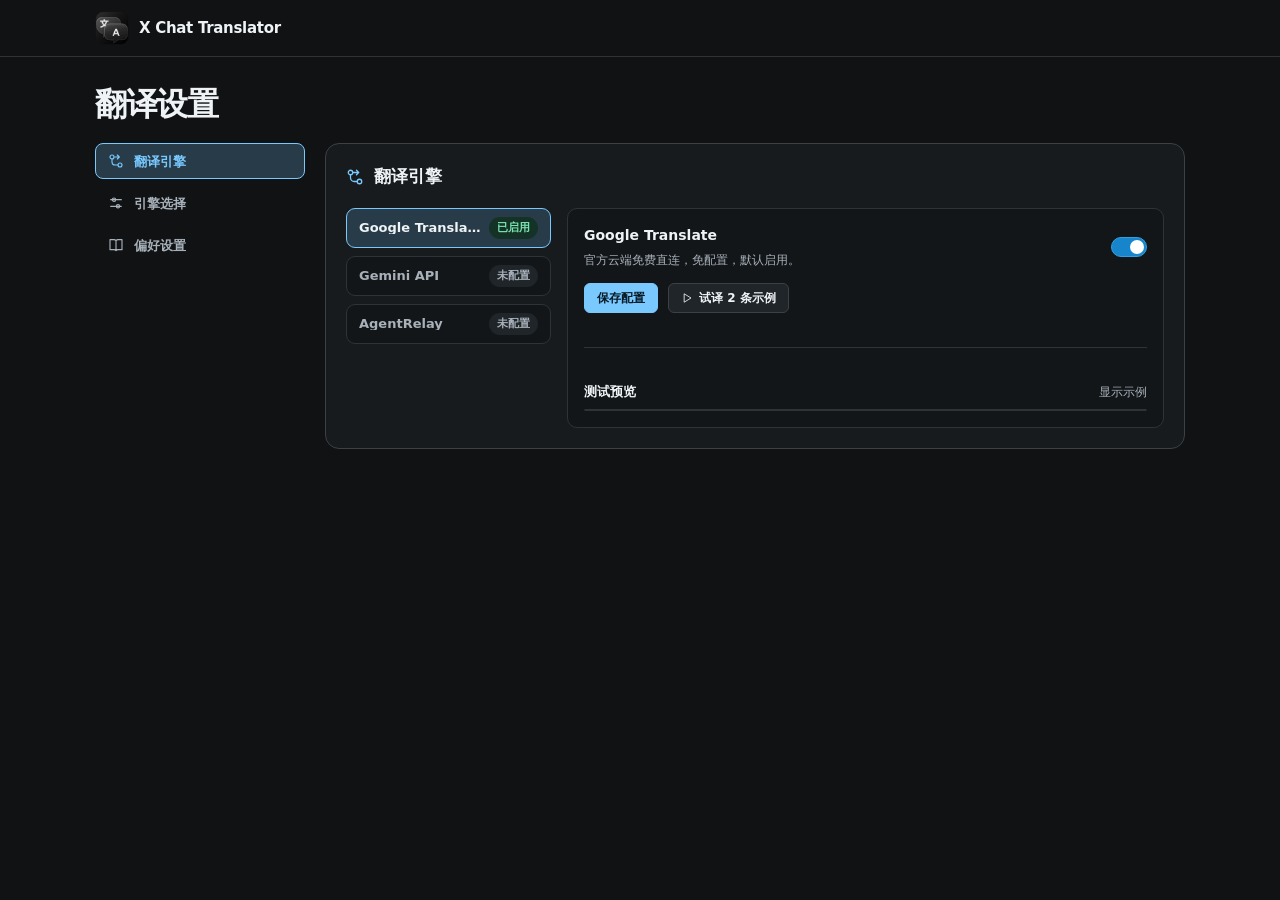
==== options.html @ 7577fd37 "feat: release 1.7.1 with multi-engine routing, Gemini BYOK, LanguageDetector, and compact UI" ====
<!doctype html>
<html lang="zh-CN">
<head>
<meta charset="utf-8"><meta name="viewport" content="width=device-width,initial-scale=1">
<meta name="theme-color" content="#101214"><title>翻译设置 · X Chat Translator</title>
<link rel="stylesheet" href="options.css"><script src="i18n.js" defer></script><script src="relay-client.js" defer></script><script src="options.js" defer></script>
</head>
<body>
<svg class="symbols" xmlns="http://www.w3.org/2000/svg" aria-hidden="true"><defs>
<symbol id="book" viewBox="0 0 24 24"><path d="M3 4h6a4 4 0 0 1 3 1.5A4 4 0 0 1 15 4h6v15h-6a4 4 0 0 0-3 1.5A4 4 0 0 0 9 19H3zM12 6v14"/></symbol>
<symbol id="route" viewBox="0 0 24 24"><circle cx="6" cy="6" r="3"/><circle cx="18" cy="18" r="3"/><path d="M6 9v4a5 5 0 0 0 5 5h4M10 6h7m-3-3 3 3-3 3"/></symbol>
<symbol id="sliders" viewBox="0 0 24 24"><path d="M4 7h16M4 17h16"/><circle cx="9" cy="7" r="2.5"/><circle cx="15" cy="17" r="2.5"/></symbol>
<symbol id="play" viewBox="0 0 24 24"><path d="m7 4 13 8-13 8z"/></symbol>
<symbol id="refresh-icon" viewBox="0 0 24 24"><path d="M20 7a9 9 0 1 0 1 8M20 2v6h-6"/></symbol>
</defs></svg>
<header class="bar"><div class="bar-inner"><div class="brand"><img src="icons/icon-48.png" alt="" width="34" height="34"> X Chat Translator</div></div></header>
<main inert><h1 data-i18n="optsTitle">翻译设置</h1>
<div class="shell">
<nav class="sidebar" aria-label="Settings sections">
<button type="button" class="nav-item" data-tab="providers" aria-selected="true"><svg aria-hidden="true"><use href="#route"/></svg><span data-i18n="navProviders">翻译引擎</span></button>
<button type="button" class="nav-item" data-tab="scenes" aria-selected="false"><svg aria-hidden="true"><use href="#sliders"/></svg><span data-i18n="navScenes">引擎选择</span></button>
<button type="button" class="nav-item" data-tab="preferences" aria-selected="false"><svg aria-hidden="true"><use href="#book"/></svg><span data-i18n="navPreferences">偏好设置</span></button>
</nav>

<div class="workspace">
<section class="panel tab-panel" id="tab-providers" aria-labelledby="providers-title">
<h2 id="providers-title"><svg aria-hidden="true"><use href="#route"/></svg><span data-i18n="navProviders">翻译引擎</span></h2>

<div class="provider-split">
<div class="provider-list" role="tablist" aria-label="Translation providers">
<button type="button" class="provider-item" data-provider="google" aria-selected="true"><strong>Google Translate</strong><span class="badge ready" data-i18n="statusEnabled">已启用</span></button>
<button type="button" class="provider-item" data-provider="gemini" aria-selected="false"><strong>Gemini API</strong><span class="badge" id="gemini-badge" data-i18n="statusUnconfigured">未配置</span></button>
<button type="button" class="provider-item" data-provider="relay" aria-selected="false"><strong>AgentRelay</strong><span class="badge" id="relay-badge" data-i18n="statusUnconfigured">未配置</span></button>
</div>

<div class="provider-detail">
<div class="provider-pane" id="pane-google">
<div class="provider-head"><div><strong>Google Translate</strong><p class="hint" data-i18n="googleDesc">官方云端免费直连，免配置，默认启用。</p></div><input id="google-enabled" class="switch" type="checkbox" checked role="switch" aria-label="Google Translate"></div>
</div>

<div class="provider-pane" id="pane-gemini" hidden>
<div class="provider-head"><div><strong>Gemini API</strong><p class="hint" data-i18n="geminiKeyHint">密钥仅保存在此浏览器，可在 Google AI Studio 免费申请。</p></div><input id="gemini-enabled" class="switch" type="checkbox" role="switch" aria-label="Gemini API"></div>
<div id="gemini-config">
<label for="gemini-key" data-i18n="geminiApiKey">Gemini API Key</label>
<div class="key-row"><input type="password" id="gemini-key" autocomplete="off" spellcheck="false" placeholder="AQ... / AIza..."><button type="button" id="gemini-get-key" data-i18n="geminiGetKey">获取 Key</button><button type="button" id="gemini-test" data-i18n="geminiTest">测试</button></div>
<label for="gemini-model" data-i18n="geminiModel">Gemini 模型</label>
<select id="gemini-model">
<option value="gemini-flash-lite-latest">gemini-flash-lite-latest</option>
<option value="gemini-flash-latest">gemini-flash-latest</option>
<option value="gemini-3.8-flash">gemini-3.8-flash</option>
<option value="gemini-3.5-flash-lite">gemini-3.5-flash-lite</option>
</select>
</div>
</div>

<div class="provider-pane" id="pane-relay" hidden>
<div class="provider-head"><div><strong>AgentRelay</strong><p class="hint" data-i18n="relayDesc">连接本机 AI 客户端，支持一键自动检测安装并交换令牌。</p></div><div class="provider-actions"><button type="button" id="relay-auto" data-i18n="relayAutoEnable">一键启用</button><input id="relay-enabled" class="switch" type="checkbox" role="switch" aria-label="AgentRelay"></div></div>
<div id="binding">
<label for="address" data-i18n="localAddress">本地服务地址</label><input type="url" spellcheck="false" autocomplete="off" name="address" id="address" value="http://127.0.0.1:8787">
<label for="token" data-i18n="accessToken">访问令牌</label><input type="password" id="token" autocomplete="off" name="access-token" aria-describedby="token-hint"><p class="hint" id="token-hint" data-i18n="localToken">令牌仅保存在此浏览器。</p>
<div class="pair"><div><label for="provider" data-i18n="aiProvider">AI 引擎</label><select id="provider"></select></div>
<div><label for="session" data-i18n="existingSession">已有会话</label><div class="session"><select id="session"></select>
<button type="button" class="icon-btn" id="refresh" data-i18n-aria-label="refreshSessions" aria-label="检测连接并刷新会话"><svg aria-hidden="true"><use href="#refresh-icon"/></svg><span class="tip" aria-hidden="true" data-i18n="refreshSessions">检测连接并刷新会话</span></button></div></div></div>
</div>
</div>

<div class="actions">
<button type="button" class="primary" id="save" data-i18n="saveEngine">保存配置</button>
<button type="button" id="trial"><svg aria-hidden="true"><use href="#play"/></svg><span data-i18n="trialPosts">试译 2 条示例</span></button>
</div>
<p role="status" id="feedback"></p>

<div class="preview-block">
<div class="preview-heading"><h3 data-i18n="testPreview">测试预览</h3><span id="preview-caption" data-i18n="sample">显示示例</span></div>
<div class="feed" id="feed"></div>
</div>
</div>
</div>
</section>

<section class="panel tab-panel" id="tab-scenes" aria-labelledby="scenes-title" hidden>
<h2 id="scenes-title"><svg aria-hidden="true"><use href="#sliders"/></svg><span data-i18n="navScenes">引擎选择</span></h2>
<p class="hint scenes-intro" data-i18n="multiEngineScope">各场景将独立使用各自所选的翻译引擎。</p>
<div class="scene-list">
<div class="scene-row"><div><label for="engine" data-i18n="postEngineLabel">帖子翻译</label><p class="hint" data-i18n="postSceneHint">X 首页、详情页与时间线推文</p></div><select id="engine"><option value="google">Google Translate</option><option value="gemini">Gemini API</option><option value="relay">AgentRelay</option></select></div>
<div class="scene-row"><div><label for="engine-reply" data-i18n="replyEngineLabel">评论翻译</label><p class="hint" data-i18n="replySceneHint">发评输入框实时预览与拦截发送</p></div><select id="engine-reply"><option value="google">Google Translate</option><option value="gemini">Gemini API</option><option value="relay">AgentRelay</option></select></div>
<div class="scene-row"><div><label for="engine-chat-incoming" data-i18n="chatIncomingEngineLabel">私信收到</label><p class="hint" data-i18n="chatInSceneHint">X Chat 收到的对方私信消息</p></div><select id="engine-chat-incoming"><option value="google">Google Translate</option><option value="gemini">Gemini API</option><option value="relay">AgentRelay</option></select></div>
<div class="scene-row"><div><label for="engine-chat-outgoing" data-i18n="chatOutgoingEngineLabel">私信发送</label><p class="hint" data-i18n="chatOutSceneHint">X Chat 输入框发送前译文预览</p></div><select id="engine-chat-outgoing"><option value="google">Google Translate</option><option value="gemini">Gemini API</option><option value="relay">AgentRelay</option></select></div>
</div>
<div class="actions"><button type="button" class="primary" id="save-scenes" data-i18n="saveScenes">保存场景分配</button></div>
<p role="status" id="scenes-feedback"></p>
</section>

<section class="panel tab-panel" id="tab-preferences" aria-labelledby="read-title" hidden>
<h2 id="read-title"><svg aria-hidden="true"><use href="#book"/></svg><span data-i18n="navPreferences">偏好设置</span></h2>
<label class="toggle-row"><span data-i18n="autoPosts">自动翻译可见帖子</span><input id="enabled" type="checkbox" checked role="switch"></label>
<label for="language" data-i18n="readLang">我的阅读语言</label>
<select id="language"></select>
<fieldset><legend data-i18n="displayMode">帖子显示方式</legend><div class="segments">
<label><input type="radio" name="mode" value="both" checked><span data-i18n="bilingual">双语对照</span></label>
<label><input type="radio" name="mode" value="replace"><span data-i18n="replaceMode">原位替换</span></label>
</div></fieldset>
<fieldset><legend data-i18n="themeSetting">外观主题</legend><div class="segments">
<label><input type="radio" name="theme" value="auto" checked><span data-i18n="themeAuto">跟随默认</span></label>
<label><input type="radio" name="theme" value="light"><span data-i18n="themeLight">白天</span></label>
<label><input type="radio" name="theme" value="dark"><span data-i18n="themeDark">黑夜</span></label>
</div></fieldset>
<p class="hint reading-note" data-i18n="sharedLang">阅读语言也用于收到的私信。</p>
</section>
</div>
</div>
</main>
<dialog id="relay-guide" class="guide-dialog" aria-labelledby="guide-title">
<h2 id="guide-title"></h2>
<p id="guide-desc"></p>
<div class="guide-actions">
<button type="button" class="primary" id="guide-retry" data-i18n="relayGuideRetry">重新检测</button>
<button type="button" id="guide-learn" data-i18n="relayGuideLearnMore">了解与下载 AgentRelay</button>
<button type="button" id="guide-close" data-i18n="close">关闭</button>
</div>
</dialog>
</body></html>
---- options.css ----
* { box-sizing: border-box; }
:root {
  color-scheme: dark;
  --bg: #101214;
  --panel: #181b1e;
  --card: #131619;
  --field: #101316;
  --line: #3c4146;
  --border-soft: #2e3338;
  --btn-bg: #20252a;
  --btn-hover: #333b43;
  --seg-active: #283b48;
  --seg-text: #b9e4ff;
  --muted: #a8b1ba;
  --blue: #79c9ff;
  --text: #eff3f5;
  --translation: #a9ddff;
  font: 14px/1.5 system-ui, "Microsoft YaHei", sans-serif;
  color: var(--text);
  background: var(--bg);
}
:root[data-theme="light"] {
  color-scheme: light;
  --bg: #f7f9fb;
  --panel: #ffffff;
  --card: #f8fafc;
  --field: #ffffff;
  --line: #cfd9de;
  --border-soft: #e2e8f0;
  --btn-bg: #f1f5f9;
  --btn-hover: #e2e8f0;
  --seg-active: #e0f2fe;
  --seg-text: #0369a1;
  --muted: #536471;
  --blue: #006db3;
  --text: #0f1419;
  --translation: #0369a1;
}
body { margin: 0; }
.symbols { position: absolute; width: 0; height: 0; }
.bar { border-bottom: 1px solid var(--border-soft); }
.bar-inner, main { width: min(calc(100% - 72px), 1090px); margin: auto; }
.bar-inner, .brand, .toggle-row, .preview-heading, .actions, .session, h2, button { display: flex; align-items: center; }
.bar-inner { height: 56px; justify-content: space-between; }
.brand { gap: 10px; font-size: 15px; font-weight: 650; letter-spacing: -.02em; }
.hint, .preview-heading span, .byline { color: var(--muted); font-size: 12px; }
main { padding: 28px 0 32px; }
h1 { font-size: clamp(26px, 2.5vw, 34px); letter-spacing: -.045em; line-height: 1.2; margin: 0 0 20px; }
.shell { display: flex; align-items: flex-start; }
.sidebar { width: 210px; flex: none; margin-right: 20px; display: flex; flex-direction: column; }
.nav-item { display: flex; align-items: center; width: 100%; height: 36px; padding: 0 12px; margin-bottom: 6px; border: 1px solid transparent; border-radius: 8px; background: transparent; color: var(--muted); font: 600 13px/1 system-ui, "Microsoft YaHei", sans-serif; cursor: pointer; text-align: left; }
.nav-item svg { margin-right: 10px; }
.nav-item:hover { background: var(--panel); color: var(--text); }
.nav-item[aria-selected="true"] { background: var(--seg-active); border-color: var(--blue); color: var(--blue); }
.workspace { flex: 1; min-width: 0; }
.panel { min-width: 0; padding: 20px; border: 1px solid var(--line); border-radius: 14px; background: var(--panel); }
.provider-split { display: flex; align-items: flex-start; }
.provider-list { width: 205px; flex: none; margin-right: 16px; display: flex; flex-direction: column; }
.provider-item { display: flex; align-items: center; justify-content: space-between; width: 100%; height: 40px; padding: 0 12px; margin-bottom: 8px; border: 1px solid var(--border-soft); border-radius: 9px; background: var(--card); color: var(--muted); font: 600 13px/1 system-ui, "Microsoft YaHei", sans-serif; cursor: pointer; text-align: left; }
.provider-item:hover { background: var(--btn-bg); color: var(--text); }
.provider-item[aria-selected="true"] { background: var(--seg-active); border-color: var(--blue); color: var(--text); }
.provider-item strong { font-size: 13px; white-space: nowrap; overflow: hidden; text-overflow: ellipsis; margin-right: 8px; }
.provider-detail { flex: 1; min-width: 0; border: 1px solid var(--border-soft); border-radius: 10px; padding: 16px; background: var(--card); }
.provider-head { display: flex; align-items: center; justify-content: space-between; margin-bottom: 12px; }
.provider-head > div { min-width: 0; margin-right: 12px; }
.provider-head strong { font-size: 14px; }
.badge { display: inline-flex; align-items: center; height: 22px; padding: 0 8px; border-radius: 999px; font-size: 11px; font-weight: 600; background: var(--btn-bg); color: var(--muted); white-space: nowrap; flex: none; }
.badge.ready { background: #143326; color: #7ae5b1; }
:root[data-theme="light"] .badge.ready { background: #dcfce7; color: #166534; }
.scenes-intro { margin: 0 0 14px; }
.scene-list { border: 1px solid var(--border-soft); border-radius: 10px; background: var(--card); }
.scene-row { display: flex; align-items: center; justify-content: space-between; padding: 12px 14px; }
.scene-row + .scene-row { border-top: 1px solid var(--border-soft); }
.scene-row > div { min-width: 0; margin-right: 14px; }
.scene-row label[for] { margin: 0; font-size: 13px; }
.scene-row select { width: 190px; flex: none; }
.preview-block { margin-top: 18px; padding-top: 16px; border-top: 1px solid #2e3338; }
h2 { margin: 0 0 18px; font-size: 17px; gap: 10px; font-weight: 650; }
svg:not(.symbols) { width: 16px; height: 16px; fill: none; stroke: currentColor; stroke-width: 1.7; stroke-linecap: round; stroke-linejoin: round; flex: none; }
h2 svg { color: var(--blue); width: 18px!important; height: 18px!important; }
label, legend { display: block; font-weight: 550; font-size: 12px; }
label[for], legend { margin: 0 0 6px; }
.toggle-row { justify-content: space-between; gap: 10px; margin: 0 0 14px; min-height: 30px; cursor: pointer; font-size: 12px; }
.switch, #enabled { appearance: none; margin: 0; width: 36px; height: 20px; flex: none; border: 1px solid #85909a; border-radius: 20px; background: #434951; cursor: pointer; }
.switch::before, #enabled::before { content: ""; display: block; width: 14px; height: 14px; margin: 2px; border-radius: 50%; background: white; }
.switch:checked, #enabled:checked { background: #1785cc; border-color: #329fe6; }
.switch:checked::before, #enabled:checked::before { transform: translateX(16px); }
.provider-actions { display: flex; align-items: center; flex: none; }
.provider-actions > *:not(:last-child) { margin-right: 10px; }

/* 普通单行输入框、下拉框统一 30px 高度、12px 字体 */
input:not([type=checkbox],[type=radio]), select {
  display: block;
  width: 100%;
  height: 30px;
  min-height: 30px;
  max-height: 30px;
  box-sizing: border-box;
  padding: 0 10px;
  border: 1px solid var(--line);
  border-radius: 6px;
  background-color: var(--field);
  color: inherit;
  font-family: inherit;
  font-size: 12px;
  line-height: 28px;
}

/* 下拉选择框：自定义倒三角，距右侧严格 10px，文本右内边距 28px 防止覆盖 */
select {
  appearance: none;
  -webkit-appearance: none;
  background-image: url("data:image/svg+xml,%3Csvg xmlns='http://www.w3.org/2000/svg' viewBox='0 0 10 6'%3E%3Cpath fill='%238b98a5' d='M0 0h10L5 6z'/%3E%3C/svg%3E"); background-repeat: no-repeat; background-origin: border-box; background-position: right 10px center; background-size: 10px 6px;
  padding-inline-end: 28px;
  cursor: pointer;
}

select:dir(rtl) { background-position: left 10px center; }
@media (forced-colors: active) { select { appearance: auto; background-image: none; padding-inline-end: 10px; } }

#address { font: 12px/28px Consolas, monospace; }

/* 普通按钮统一 30px 高度、12px 字体、不换行 */
button:not(.original):not(.nav-item):not(.provider-item) {
  display: inline-flex;
  align-items: center;
  justify-content: center;
  height: 30px;
  min-height: 30px;
  max-height: 30px;
  box-sizing: border-box;
  padding: 0 12px;
  cursor: pointer;
  border-radius: 6px;
  border: 1px solid var(--line);
  color: inherit;
  background: var(--btn-bg);
  line-height: 28px;
  font-family: inherit;
  font-size: 12px;
  font-weight: 600;
  white-space: nowrap;
}
button:not(.original):not(.nav-item):not(.provider-item):hover { background: var(--btn-hover); }
button:disabled, select:disabled { opacity: .55; cursor: default; }
.primary { color: #071b27!important; background: var(--blue)!important; border-color: var(--blue)!important; }
:root[data-theme="light"] .primary { color: #ffffff!important; }
.primary:hover { opacity: .9; }
:focus-visible, .segments input:focus-visible + span { outline: 2px solid var(--blue); outline-offset: 2px; }

fieldset { margin: 14px 0 0; padding: 0; border: 0; min-width: 0; }
.segments { display: flex; height: 30px; box-sizing: border-box; background: var(--field); border: 1px solid var(--line); border-radius: 6px; padding: 2px; }
.segments label { flex: 1; cursor: pointer; position: relative; text-align: center; margin: 0; line-height: 24px; font-size: 12px; }
.segments input { position: absolute; opacity: 0; width: 1px; height: 1px; }
.segments span { display: block; height: 100%; border-radius: 4px; color: var(--muted); line-height: 24px; }
.segments input:checked + span { background: var(--seg-active); color: var(--seg-text); font-weight: 600; }

.preview-heading { margin: 18px 0 8px; justify-content: space-between; }
h3 { font-size: 13px; margin: 0; font-weight: 600; }
.feed { background: var(--field); border: 1px solid var(--border-soft); border-radius: 8px; }
article { padding: 10px 12px; }
article + article { border-top: 1px solid var(--border-soft); }
.byline { margin: 0 0 3px; font-weight: 600; }
.source, .translation { margin: 0; overflow-wrap: anywhere; font-size: 13px; }
.translation { color: var(--translation); }
.original { background: transparent; padding: 0; color: var(--blue); min-height: 26px; border: 0; font-size: 12px; cursor: pointer; }
.hint { margin: 5px 0 0; }
.reading-note { margin-top: 12px; }

#binding > label, #gemini-config > label, .pair { margin-top: 12px; }
.engines-grid { margin-top: 0; }
.key-row { display: flex; align-items: center; }
.key-row input { flex: 1; min-width: 0; margin-right: 10px; }
.key-row button { flex: none; }
.key-row button:not(:last-child) { margin-right: 10px; }
.pair { display: grid; grid-template-columns: 1fr 1fr; gap: 10px; }
#binding .pair { grid-template-columns: .82fr 1.18fr; }
.pair > div, .session select { min-width: 0; }

/* 会话行：下拉框与刷新按钮之间水平间距严格 10px */
.session { display: flex; align-items: center; }
.session select { flex: 1; margin-right: 10px; }
.icon-btn {
  width: 30px;
  height: 30px;
  min-height: 30px;
  max-height: 30px;
  box-sizing: border-box;
  padding: 0;
  flex: none;
  position: relative;
}
.icon-btn svg { width: 14px; height: 14px; }
.tip { display: none; position: absolute; right: 0; bottom: calc(100% + 5px); padding: 4px 7px; white-space: nowrap; border-radius: 4px; background: #e5eef4; color: #172128; font-size: 11px; z-index: 10; }
.icon-btn:is(:hover,:focus-visible) .tip { display: block; }

.scope { margin: 16px 0 0; color: var(--muted); font-size: 12px; }

/* 操作按钮行：相邻控件明确使用 margin-right: 10px，末项为 0 */
.actions { display: flex; align-items: center; flex-wrap: wrap; margin-top: 14px; }
.actions > *:not(:last-child) { margin-right: 10px; }
.actions select { width: auto; min-width: 150px; }
.actions button:not(:last-child) { margin-right: 10px; }
.actions button svg { width: 12px; height: 12px; margin-right: 6px; }

#feedback, #scenes-feedback { font-size: 12px; color: var(--blue); margin: 8px 0 0; min-height: 16px; }
#feedback:empty, #scenes-feedback:empty { margin: 0; }
#feedback.error, #scenes-feedback.error { color: #ffb8aa; }
.guide-dialog { padding: 20px; border: 1px solid #3c4146; border-radius: 14px; background: var(--panel); color: inherit; width: min(calc(100% - 32px), 440px); box-shadow: 0 18px 48px rgba(0,0,0,.55); }
.guide-dialog::backdrop { background: rgba(0,0,0,.62); }
.guide-dialog h2 { margin: 0 0 10px; font-size: 16px; }
.guide-dialog p { margin: 0 0 16px; font-size: 13px; color: var(--muted); line-height: 1.55; }
.guide-actions { display: flex; align-items: center; flex-wrap: wrap; }
.guide-actions button:not(:last-child) { margin-right: 10px; }
[hidden] { display: none!important; }

@media(max-width:820px) {
  .shell, .provider-split { flex-direction: column; }
  .sidebar, .provider-list { width: 100%; margin-right: 0; margin-bottom: 10px; flex-direction: row; flex-wrap: wrap; }
  .nav-item, .provider-item { width: auto; flex: none; margin-bottom: 6px; margin-right: 8px; }
  .workspace, .provider-detail { width: 100%; }
  .bar-inner, main { width: min(calc(100% - 32px), 640px); }
  main { padding-top: 20px; }
  .panel { padding: 16px; }
}
@media(max-width:480px) {
  .scene-row { flex-direction: column; align-items: stretch; }
  .scene-row > div { margin-right: 0; margin-bottom: 8px; }
  .scene-row select { width: 100%; }
  .pair, #binding .pair { grid-template-columns: 1fr; }
  .panel { padding: 12px; }
  .bar-inner { height: 48px; }
}
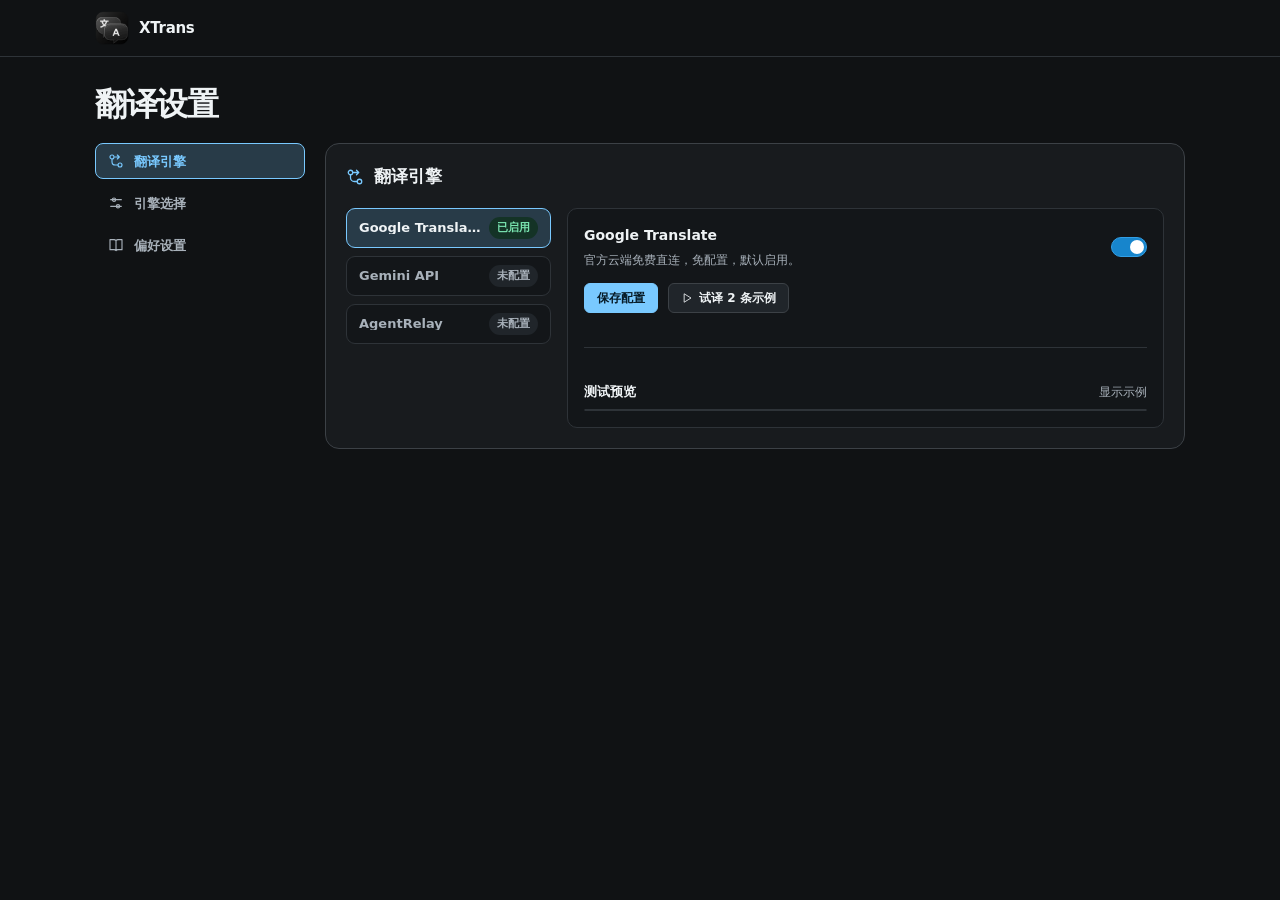
==== commit 1d7e4515: "feat: release XTrans 1.8.0 with lazy article blocks and quote previews" ====
--- a/options.html
+++ b/options.html
@@ -2,7 +2,7 @@
 <html lang="zh-CN">
 <head>
 <meta charset="utf-8"><meta name="viewport" content="width=device-width,initial-scale=1">
-<meta name="theme-color" content="#101214"><title>翻译设置 · X Chat Translator</title>
+<meta name="theme-color" content="#101214"><title>翻译设置 · XTrans</title>
 <link rel="stylesheet" href="options.css"><script src="i18n.js" defer></script><script src="relay-client.js" defer></script><script src="options.js" defer></script>
 </head>
 <body>
@@ -13,7 +13,7 @@
 <symbol id="play" viewBox="0 0 24 24"><path d="m7 4 13 8-13 8z"/></symbol>
 <symbol id="refresh-icon" viewBox="0 0 24 24"><path d="M20 7a9 9 0 1 0 1 8M20 2v6h-6"/></symbol>
 </defs></svg>
-<header class="bar"><div class="bar-inner"><div class="brand"><img src="icons/icon-48.png" alt="" width="34" height="34"> X Chat Translator</div></div></header>
+<header class="bar"><div class="bar-inner"><div class="brand"><img src="icons/icon-48.png" alt="" width="34" height="34"> XTrans</div></div></header>
 <main inert><h1 data-i18n="optsTitle">翻译设置</h1>
 <div class="shell">
 <nav class="sidebar" aria-label="Settings sections">
@@ -83,6 +83,7 @@
 <p class="hint scenes-intro" data-i18n="multiEngineScope">各场景将独立使用各自所选的翻译引擎。</p>
 <div class="scene-list">
 <div class="scene-row"><div><label for="engine" data-i18n="postEngineLabel">帖子翻译</label><p class="hint" data-i18n="postSceneHint">X 首页、详情页与时间线推文</p></div><select id="engine"><option value="google">Google Translate</option><option value="gemini">Gemini API</option><option value="relay">AgentRelay</option></select></div>
+<div class="scene-row"><div><label for="engine-article" data-i18n="articleEngineLabel">文章翻译</label><p class="hint" data-i18n="articleSceneHint">仅文章详情，按滚动到的正文块翻译并缓存</p></div><select id="engine-article"><option value="google">Google Translate</option><option value="gemini">Gemini API</option><option value="relay">AgentRelay</option></select></div>
 <div class="scene-row"><div><label for="engine-reply" data-i18n="replyEngineLabel">评论翻译</label><p class="hint" data-i18n="replySceneHint">发评输入框实时预览与拦截发送</p></div><select id="engine-reply"><option value="google">Google Translate</option><option value="gemini">Gemini API</option><option value="relay">AgentRelay</option></select></div>
 <div class="scene-row"><div><label for="engine-chat-incoming" data-i18n="chatIncomingEngineLabel">私信收到</label><p class="hint" data-i18n="chatInSceneHint">X Chat 收到的对方私信消息</p></div><select id="engine-chat-incoming"><option value="google">Google Translate</option><option value="gemini">Gemini API</option><option value="relay">AgentRelay</option></select></div>
 <div class="scene-row"><div><label for="engine-chat-outgoing" data-i18n="chatOutgoingEngineLabel">私信发送</label><p class="hint" data-i18n="chatOutSceneHint">X Chat 输入框发送前译文预览</p></div><select id="engine-chat-outgoing"><option value="google">Google Translate</option><option value="gemini">Gemini API</option><option value="relay">AgentRelay</option></select></div>
@@ -93,9 +94,17 @@
 
 <section class="panel tab-panel" id="tab-preferences" aria-labelledby="read-title" hidden>
 <h2 id="read-title"><svg aria-hidden="true"><use href="#book"/></svg><span data-i18n="navPreferences">偏好设置</span></h2>
-<label class="toggle-row"><span data-i18n="autoPosts">自动翻译可见帖子</span><input id="enabled" type="checkbox" checked role="switch"></label>
+<div class="preferences-form">
+<label class="preference-toggle"><span data-i18n="autoPosts">自动翻译可见帖子</span><input id="enabled" class="switch" type="checkbox" checked role="switch"></label>
+<div class="preference-field">
 <label for="language" data-i18n="readLang">我的阅读语言</label>
-<select id="language"></select>
+<select id="language" aria-describedby="reading-language-hint"></select>
+<p id="reading-language-hint" class="hint" data-i18n="sharedLang">阅读语言也用于收到的私信。</p>
+</div>
+<label class="preference-toggle preference-toggle--described">
+<span class="preference-copy"><span id="skip-native-label" data-i18n="skipNativeLanguage">母语不翻译</span><span id="skip-native-hint" class="hint" data-i18n="skipNativeLanguageHint"></span></span>
+<input id="skip-native-language" class="switch" aria-labelledby="skip-native-label" aria-describedby="skip-native-hint" type="checkbox" checked role="switch">
+</label>
 <fieldset><legend data-i18n="displayMode">帖子显示方式</legend><div class="segments">
 <label><input type="radio" name="mode" value="both" checked><span data-i18n="bilingual">双语对照</span></label>
 <label><input type="radio" name="mode" value="replace"><span data-i18n="replaceMode">原位替换</span></label>
@@ -105,7 +114,7 @@
 <label><input type="radio" name="theme" value="light"><span data-i18n="themeLight">白天</span></label>
 <label><input type="radio" name="theme" value="dark"><span data-i18n="themeDark">黑夜</span></label>
 </div></fieldset>
-<p class="hint reading-note" data-i18n="sharedLang">阅读语言也用于收到的私信。</p>
+</div>
 </section>
 </div>
 </div>
--- a/options.css
+++ b/options.css
@@ -167,6 +167,20 @@
 .hint { margin: 5px 0 0; }
 .reading-note { margin-top: 12px; }
 
+/* Preferences: keep each control and its help together, with a consistent
+   larger gap between independent settings. Reuse the shared control tokens. */
+.preferences-form { display: grid; gap: 20px; }
+.preference-field { display: grid; gap: 8px; min-width: 0; }
+.preference-toggle { display: flex; align-items: center; justify-content: space-between; gap: 16px; min-height: 30px; margin: 0; cursor: pointer; }
+.preference-copy { display: grid; gap: 4px; min-width: 0; }
+.preference-toggle--described { align-items: flex-start; }
+.preference-toggle--described .switch { margin-top: 2px; }
+.preferences-form label, .preferences-form legend { margin: 0; font-size: 13px; line-height: 20px; }
+.preferences-form .hint { margin: 0; max-width: 66ch; font-size: 12px; font-weight: 400; line-height: 1.6; overflow-wrap: anywhere; }
+.preferences-form fieldset { margin: 0; }
+.preferences-form fieldset .segments { margin-top: 8px; }
+.preferences-form .segments label { font-size: 12px; line-height: 24px; }
+
 #binding > label, #gemini-config > label, .pair { margin-top: 12px; }
 .engines-grid { margin-top: 0; }
 .key-row { display: flex; align-items: center; }
